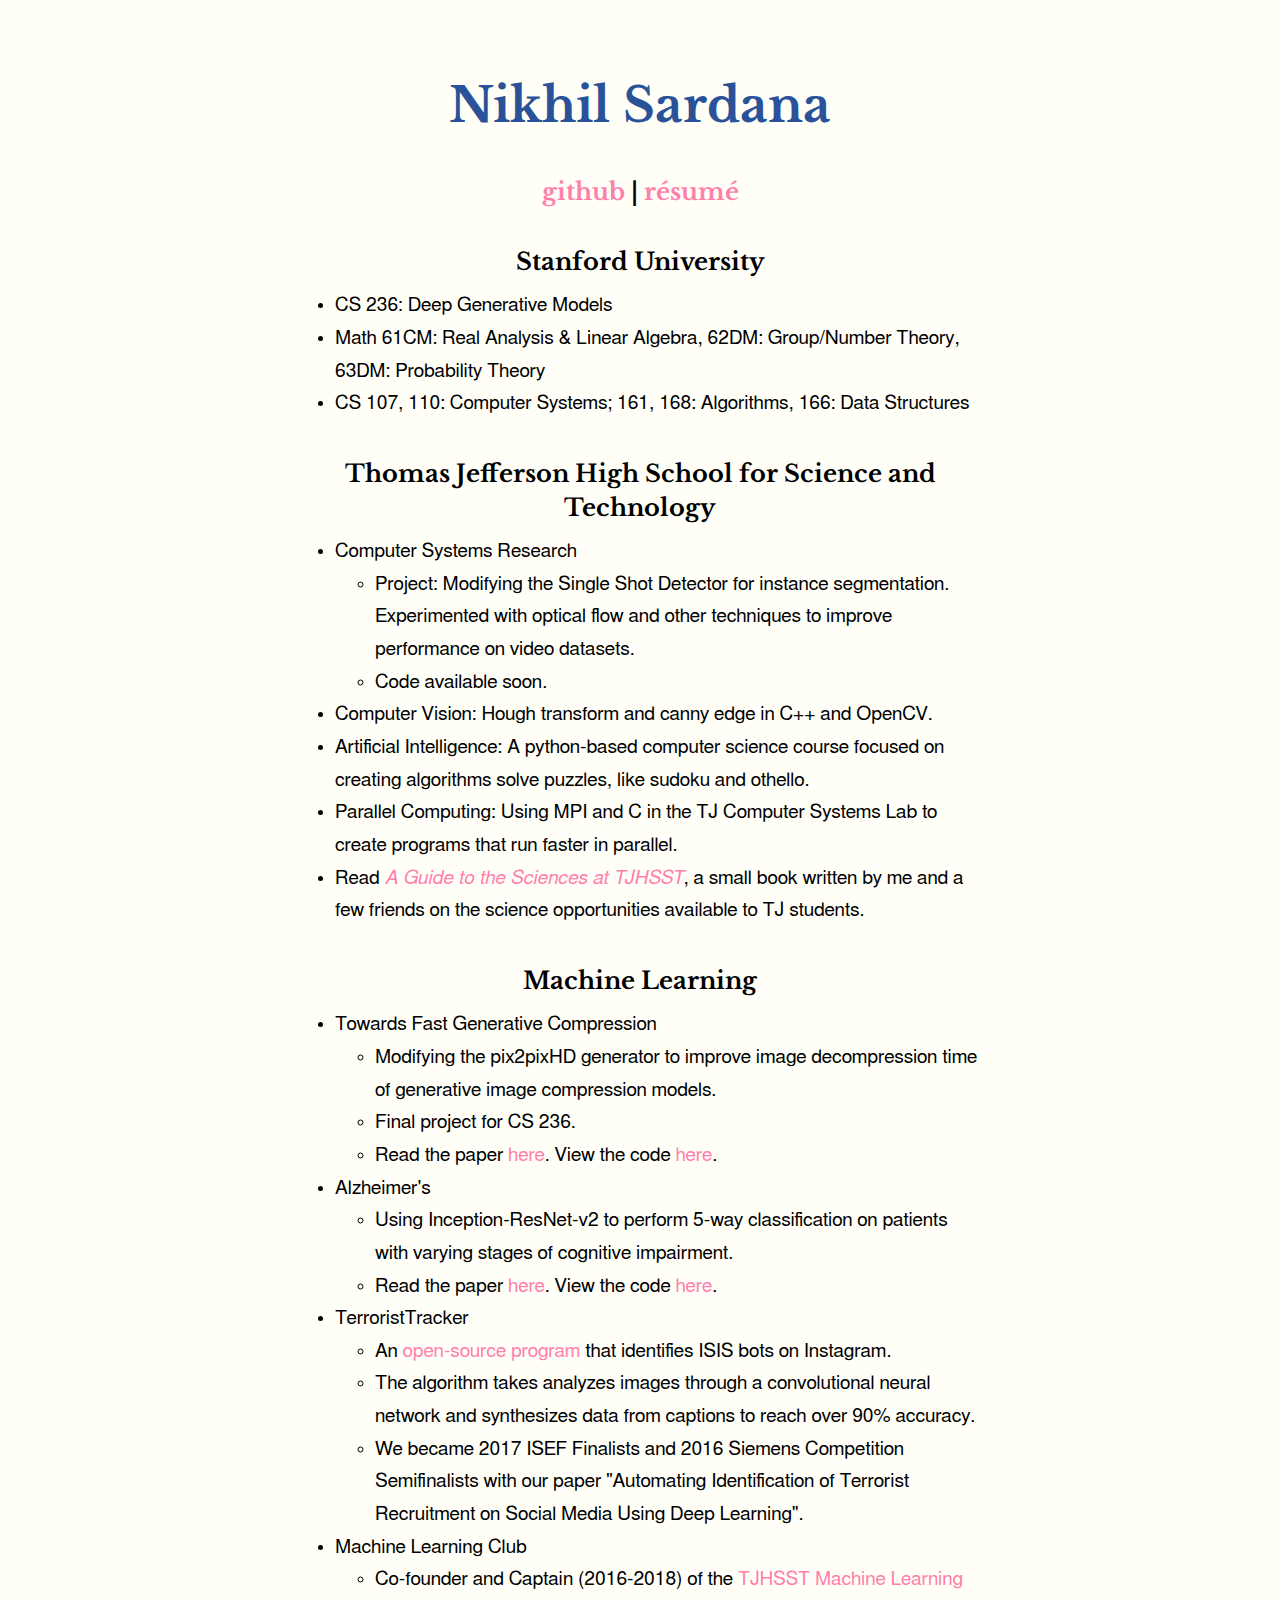
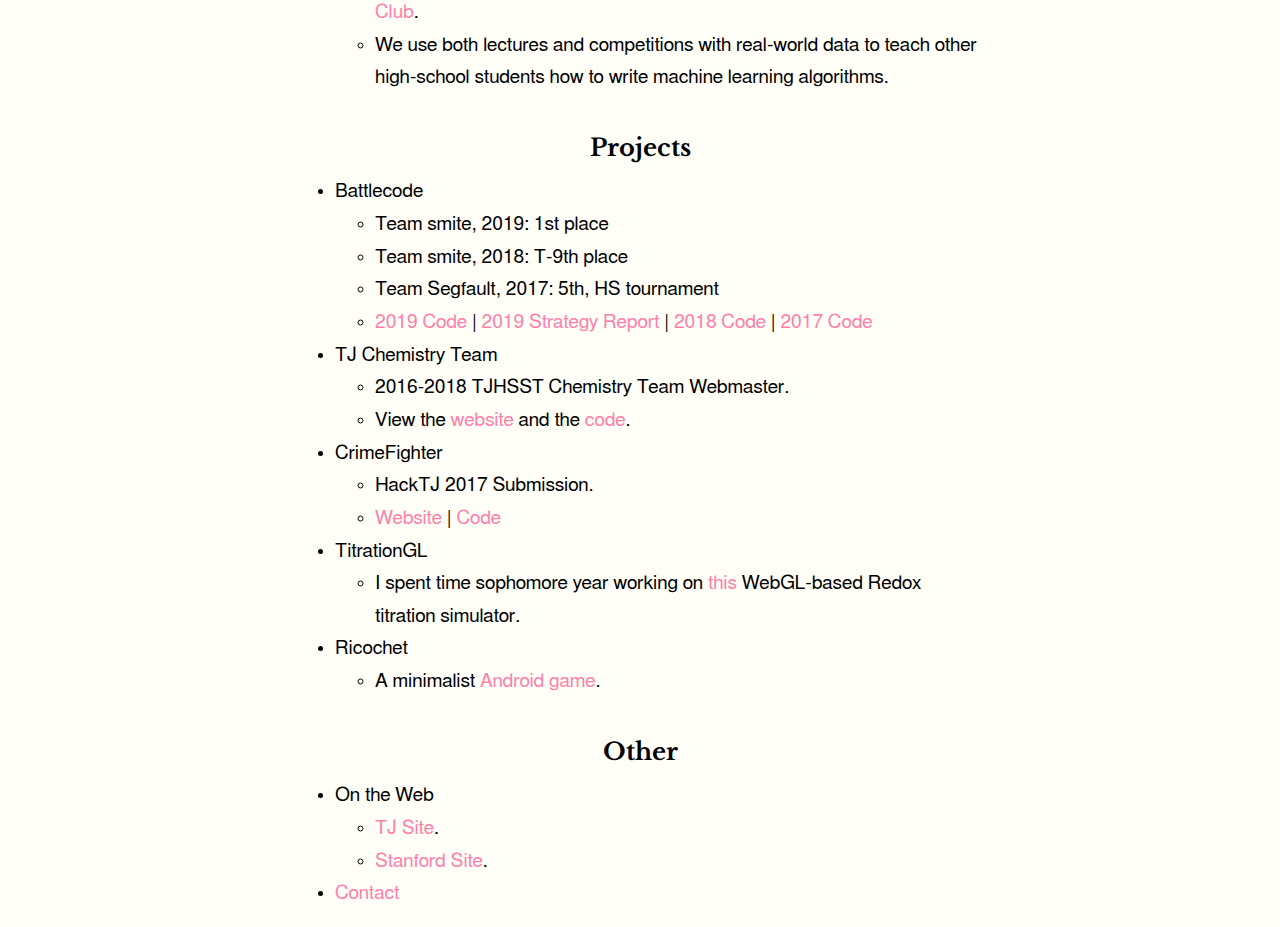
==== index.html @ 477c8295 "update fonts" ====
<!DOCTYPE html>
<html>
    <head>
        <meta charset="UTF-8">
        <title>Nikhil Sardana</title>
        <meta http-equiv="content-type" content="text/html; charset=utf-8" />
        <meta name="description" content="Nikhil Sardana's personal website" />
        <meta name="keywords" content="nikhil sardana" />
        <link href="https://fonts.googleapis.com/css?family=Arimo" rel="stylesheet">
        <link href="https://fonts.googleapis.com/css?family=Libre+Baskerville" rel="stylesheet">
        <link rel="stylesheet" href="css/style2.css" />
    </head>
    <body>
        <h1>Nikhil Sardana</h1>
        <h2><a href="https://github.com/nikhilsardana">github</a> | <a href="resume.pdf">r&eacute;sum&eacute;</a></h2>
        <h2>Stanford University</h2>
        <ul>
            <li>CS 236: Deep Generative Models</li>
            <li>Math 61CM: Real Analysis & Linear Algebra, 62DM: Group/Number Theory, 63DM: Probability Theory</li>
            <li>CS 107, 110: Computer Systems; 161, 168: Algorithms, 166: Data Structures</li>
        </ul>
        <h2>Thomas Jefferson High School for Science and Technology</h2>
        <ul>
            <li>Computer Systems Research</li>
            <ul>
                <li>Project: Modifying the Single Shot Detector for instance segmentation. Experimented with optical flow and other techniques to improve performance on video datasets.</li>
                <li>Code available soon.</li>

            </ul>
            <li>Computer Vision: Hough transform and canny edge in C++ and OpenCV.</li>
            <li>Artificial Intelligence: A python-based computer science course focused on creating algorithms solve puzzles, like sudoku and othello.</li>
            <li>Parallel Computing: Using MPI and C in the TJ Computer Systems Lab to create programs that run faster in parallel.</li>
            <li>Read <i><a href="guide.pdf">A Guide to the Sciences at TJHSST</a></i>, a small book written by me and a few friends on the science opportunities available to TJ students.</li>
        </ul>
        <h2>Machine Learning</h2>
        <ul>
            <li>Towards Fast Generative Compression</li>
            <ul>
                <li>Modifying the pix2pixHD generator to improve image decompression time of generative image compression models.</li>
                <li>Final project for CS 236.</li>
                <li>Read the paper <a href="gancompression.pdf">here</a>. View the code <a href="https://github.com/nikhilsardana/GANcompression">here</a>.</li>

            </ul>
            <li>Alzheimer's</li>
            <ul>
                <li>Using Inception-ResNet-v2 to perform 5-way classification on patients with varying stages of cognitive impairment.</li>
                <li>Read the paper <a href="sts.pdf">here</a>. View the code <a href="https://github.com/nikhilsardana/alzheimers">here</a>.</li>
            </ul>
            <li>TerroristTracker</li>
            <ul>
                <li>An <a href="http://github.com/mvpatel2000/TerroristTracker">open-source program</a> that identifies ISIS bots on Instagram.</li>
                <li>The algorithm takes analyzes images through a convolutional neural network and synthesizes data from captions to reach over 90% accuracy.</li>
                <li>We became 2017 ISEF Finalists and 2016 Siemens Competition Semifinalists with our paper "Automating Identification of Terrorist Recruitment on Social Media Using Deep Learning".</li>
            </ul>
            <li>Machine Learning Club</li>
            <ul>
                <li>Co-founder and Captain (2016-2018) of the <a href="http://tjmachinelearning.com">TJHSST Machine Learning Club</a>.</li>
                <li>We use both lectures and competitions with real-world data to teach other high-school students how to write machine learning algorithms.</li>
            </ul>
        </ul>
        <h2>Projects</h2>
        <ul>
            <li>Battlecode</li>
            <ul>
                <li>Team smite, 2019: 1st place</li>
                <li>Team smite, 2018: T-9th place</li>
                <li>Team Segfault, 2017: 5th, HS tournament</li>
                <li><a href="https://github.com/mvpatel2000/battlecode2019">2019 Code</a> | <a href="smite.pdf">2019 Strategy Report</a> | <a href="https://github.com/mvpatel2000/battlecode-2018-smite">2018 Code</a> | <a href="https://github.com/nthistle/battlecode-2017-segfault">2017 Code</a></li>
            </ul>
            <li>TJ Chemistry Team</li>
            <ul>
                <li>2016-2018 TJHSST Chemistry Team Webmaster.</li>
                <li>View the <a href="https://activities.tjhsst.edu/chemteam">website</a> and the <a href="https://github.com/nikhilsardana/chemteam">code</a>.</li>
            </ul>
            <li>CrimeFighter</li>
            <ul>
                <li>HackTJ 2017 Submission.</li>
                <li><a href="CrimeFighter/index.html">Website</a> | <a href="https://github.com/nthistle/crime-fight">Code</a></li>
            </ul>
            <li>TitrationGL</li>
            <ul>
                <li>I spent time sophomore year working on <a href="https://github.com/nikhilsardana/TitrationGL">this</a> WebGL-based Redox titration simulator.</li>
            </ul>
            <li>Ricochet</li>
            <ul>
                <li>A minimalist <a href="https://github.com/nikhilsardana/Ricochet">Android game</a>.</li>
            </ul>
        </ul>
        <h2>Other</h2>
            <ul>
                <li>On the Web</li>
                <ul>
                    <li><a href="https://tjhsst.edu/~2018nsardana">TJ Site</a>.</li>
                    <li><a href="https://web.stanford.edu/~nsardana">Stanford Site</a>.</li>
                </ul>
                <li><a href="mailto:nsardana@stanford.edu">Contact</li>
            </ul>
    </body>
</html>
---- css/style2.css ----
body {
    box-sizing: border-box;
    font-family: "Helvetica Neue", HelveticaNeue, "TeX Gyre Heros", TeXGyreHeros, FreeSans, "Nimbus Sans L", "Liberation Sans", Arimo, Helvetica, Arial, sans-serif;
    /* font-family: "et-book", Palatino, "Palatino Linotype", "Palatino LT STD", "Book Antiqua", Georgia, serif;
    -webkit-font-smoothing: antialiased;
    -moz-osx-font-smoothing: grayscale;
    text-rendering: optimizeLegibility;*/
    background: #fffff8;
    color: #000;
    margin: 1em 0 1em 0;
    line-height: 1.4;
}

a {
  color: #FF80AB;
  text-decoration: none;
}
a:hover {
    text-decoration: underline;
}
h1,h2,h3,h4,h5,h6 {
    font-family: 'Libre Baskerville', serif;
}
h1 {
    font-size: 3em;
    color: #2A5298;
    text-align: center;
    margin: auto;
    margin-top: 1.5em;
    max-width: 650px;

}
h2 {
    font-size: 1.5em;
    margin-top: 1.5em;
    max-width: 650px;
    text-align: center;
    margin: auto;
    margin-top: 1.5em;
    margin-bottom: 0.5em;
}
h3,h4,h5,h6 {
    margin: auto;
    text-align: center;
    max-width: 650px;
}
p, ol, ul, dl {
    font-size: 1em;
    margin-top: 1.3em;
    margin-bottom: 1.3em;
}
p {
    text-align: left;
    margin: auto auto;
    font-size: 1em;
    max-width: 650px;
}
ul {
    text-align: left;
    margin: auto auto;
    font-size: 1em;
    max-width: 650px;
}
li {
    text-align: left;
    margin: auto auto;
    font-size: 1.2em;
    line-height: 1.7em;
    max-width: 650px;
}
@media (max-width: 991px) {
    p,a,h1,h2,h3,h4,h5,h6,ul,dl,ol,li {
        max-width: 90%;
    }
}
.wrapper {
  padding: 6em 2em 4em;
}
.wrapper.style1 h1{
    font-size: 3em;
}
.wrapper.style2 {
        background-image: linear-gradient(to bottom, #1e3c72, #21417b, #244785, #274c8e, #2a5298);
        background-attachment: fixed;
        color: #fff;
}
.wrapper.style2 h1{
    color: #fff
}
.wrapper.style2 h2{
    color: #FF80AB;
}
.wrapper.style3 {
    background-color: #ffffff;
    color: #000000;
}
.wrapper.style3 h1 {
    color: #000000;
}
.wrapper.style3 h2 {
    color: #2A5298;
}
.wrapper.footer {
    padding: 2em 2em 2em;
    background: #000;
    color: #ffffff;
}
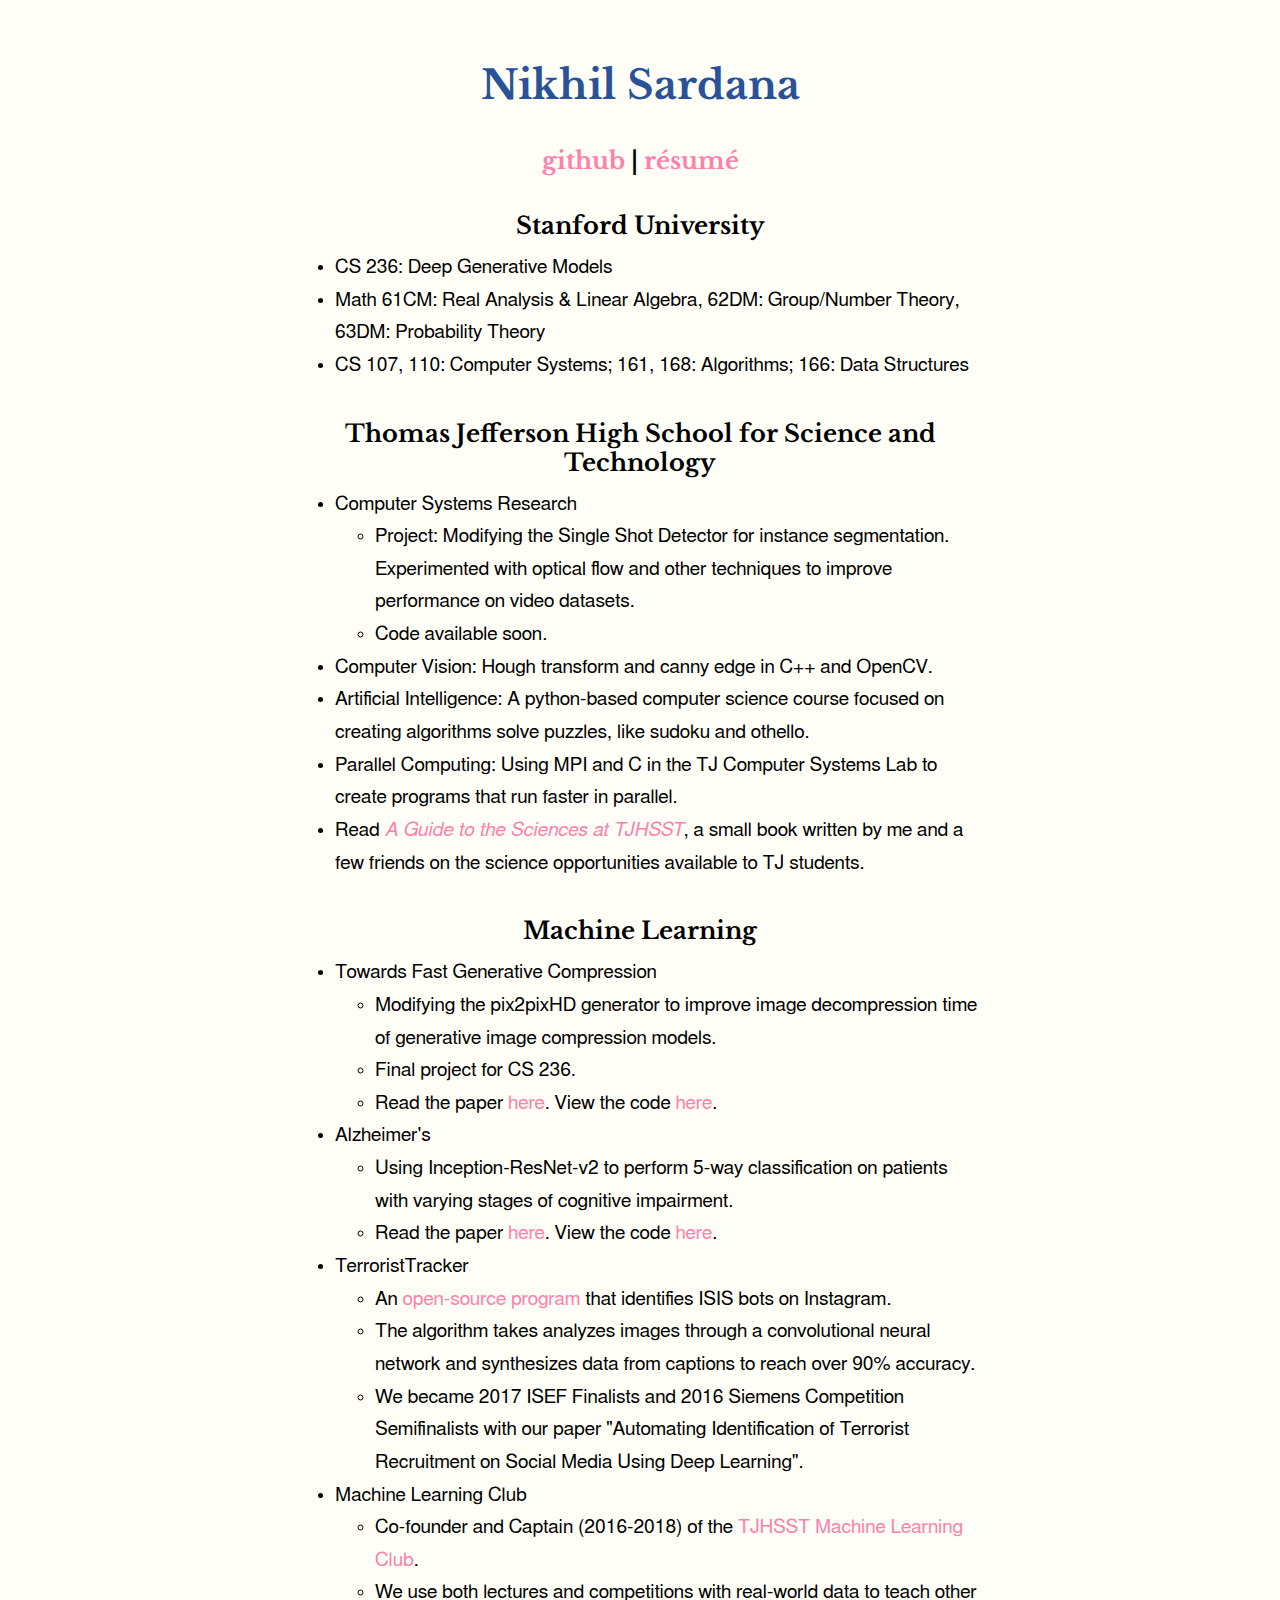
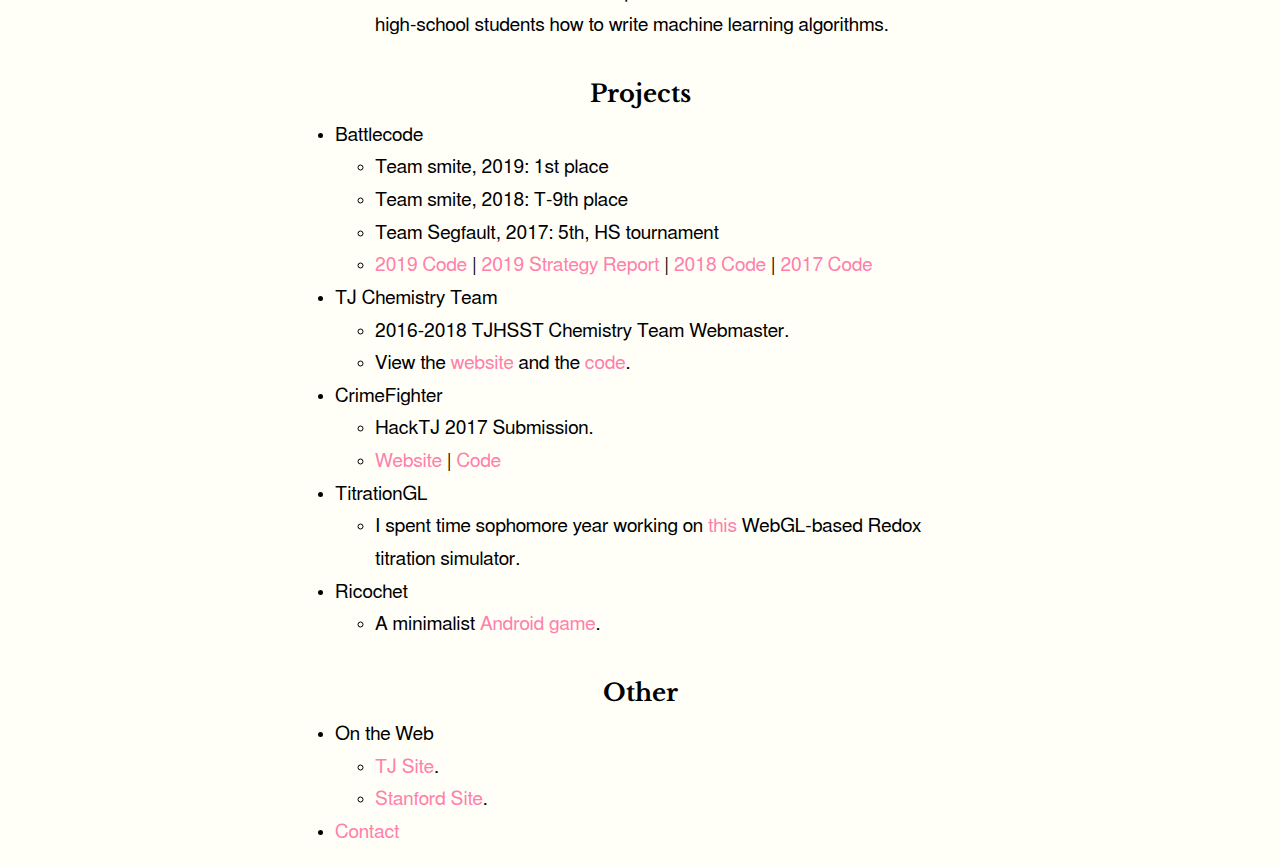
==== commit 562b58b3: "fix css" ====
--- a/index.html
+++ b/index.html
@@ -17,7 +17,7 @@
         <ul>
             <li>CS 236: Deep Generative Models</li>
             <li>Math 61CM: Real Analysis & Linear Algebra, 62DM: Group/Number Theory, 63DM: Probability Theory</li>
-            <li>CS 107, 110: Computer Systems; 161, 168: Algorithms, 166: Data Structures</li>
+            <li>CS 107, 110: Computer Systems; 161, 168: Algorithms; 166: Data Structures</li>
         </ul>
         <h2>Thomas Jefferson High School for Science and Technology</h2>
         <ul>
--- a/css/style2.css
+++ b/css/style2.css
@@ -1,14 +1,9 @@
 body {
     box-sizing: border-box;
     font-family: "Helvetica Neue", HelveticaNeue, "TeX Gyre Heros", TeXGyreHeros, FreeSans, "Nimbus Sans L", "Liberation Sans", Arimo, Helvetica, Arial, sans-serif;
-    /* font-family: "et-book", Palatino, "Palatino Linotype", "Palatino LT STD", "Book Antiqua", Georgia, serif;
-    -webkit-font-smoothing: antialiased;
-    -moz-osx-font-smoothing: grayscale;
-    text-rendering: optimizeLegibility;*/
     background: #fffff8;
     color: #000;
     margin: 1em 0 1em 0;
-    line-height: 1.4;
 }
 
 a {
@@ -22,7 +17,7 @@
     font-family: 'Libre Baskerville', serif;
 }
 h1 {
-    font-size: 3em;
+    font-size: 2.5em;
     color: #2A5298;
     text-align: center;
     margin: auto;
@@ -48,60 +43,22 @@
     font-size: 1em;
     margin-top: 1.3em;
     margin-bottom: 1.3em;
-}
-p {
+    margin: auto auto;
     text-align: left;
-    margin: auto auto;
-    font-size: 1em;
-    max-width: 650px;
-}
-ul {
-    text-align: left;
-    margin: auto auto;
-    font-size: 1em;
     max-width: 650px;
 }
 li {
-    text-align: left;
-    margin: auto auto;
     font-size: 1.2em;
     line-height: 1.7em;
-    max-width: 650px;
 }
 @media (max-width: 991px) {
     p,a,h1,h2,h3,h4,h5,h6,ul,dl,ol,li {
         max-width: 90%;
     }
+    h1 {
+        font-size: 3em;
+    }
+    li {
+        line-height: 1.7em;
+    }
 }
-.wrapper {
-  padding: 6em 2em 4em;
-}
-.wrapper.style1 h1{
-    font-size: 3em;
-}
-.wrapper.style2 {
-        background-image: linear-gradient(to bottom, #1e3c72, #21417b, #244785, #274c8e, #2a5298);
-        background-attachment: fixed;
-        color: #fff;
-}
-.wrapper.style2 h1{
-    color: #fff
-}
-.wrapper.style2 h2{
-    color: #FF80AB;
-}
-.wrapper.style3 {
-    background-color: #ffffff;
-    color: #000000;
-}
-.wrapper.style3 h1 {
-    color: #000000;
-}
-.wrapper.style3 h2 {
-    color: #2A5298;
-}
-.wrapper.footer {
-    padding: 2em 2em 2em;
-    background: #000;
-    color: #ffffff;
-}
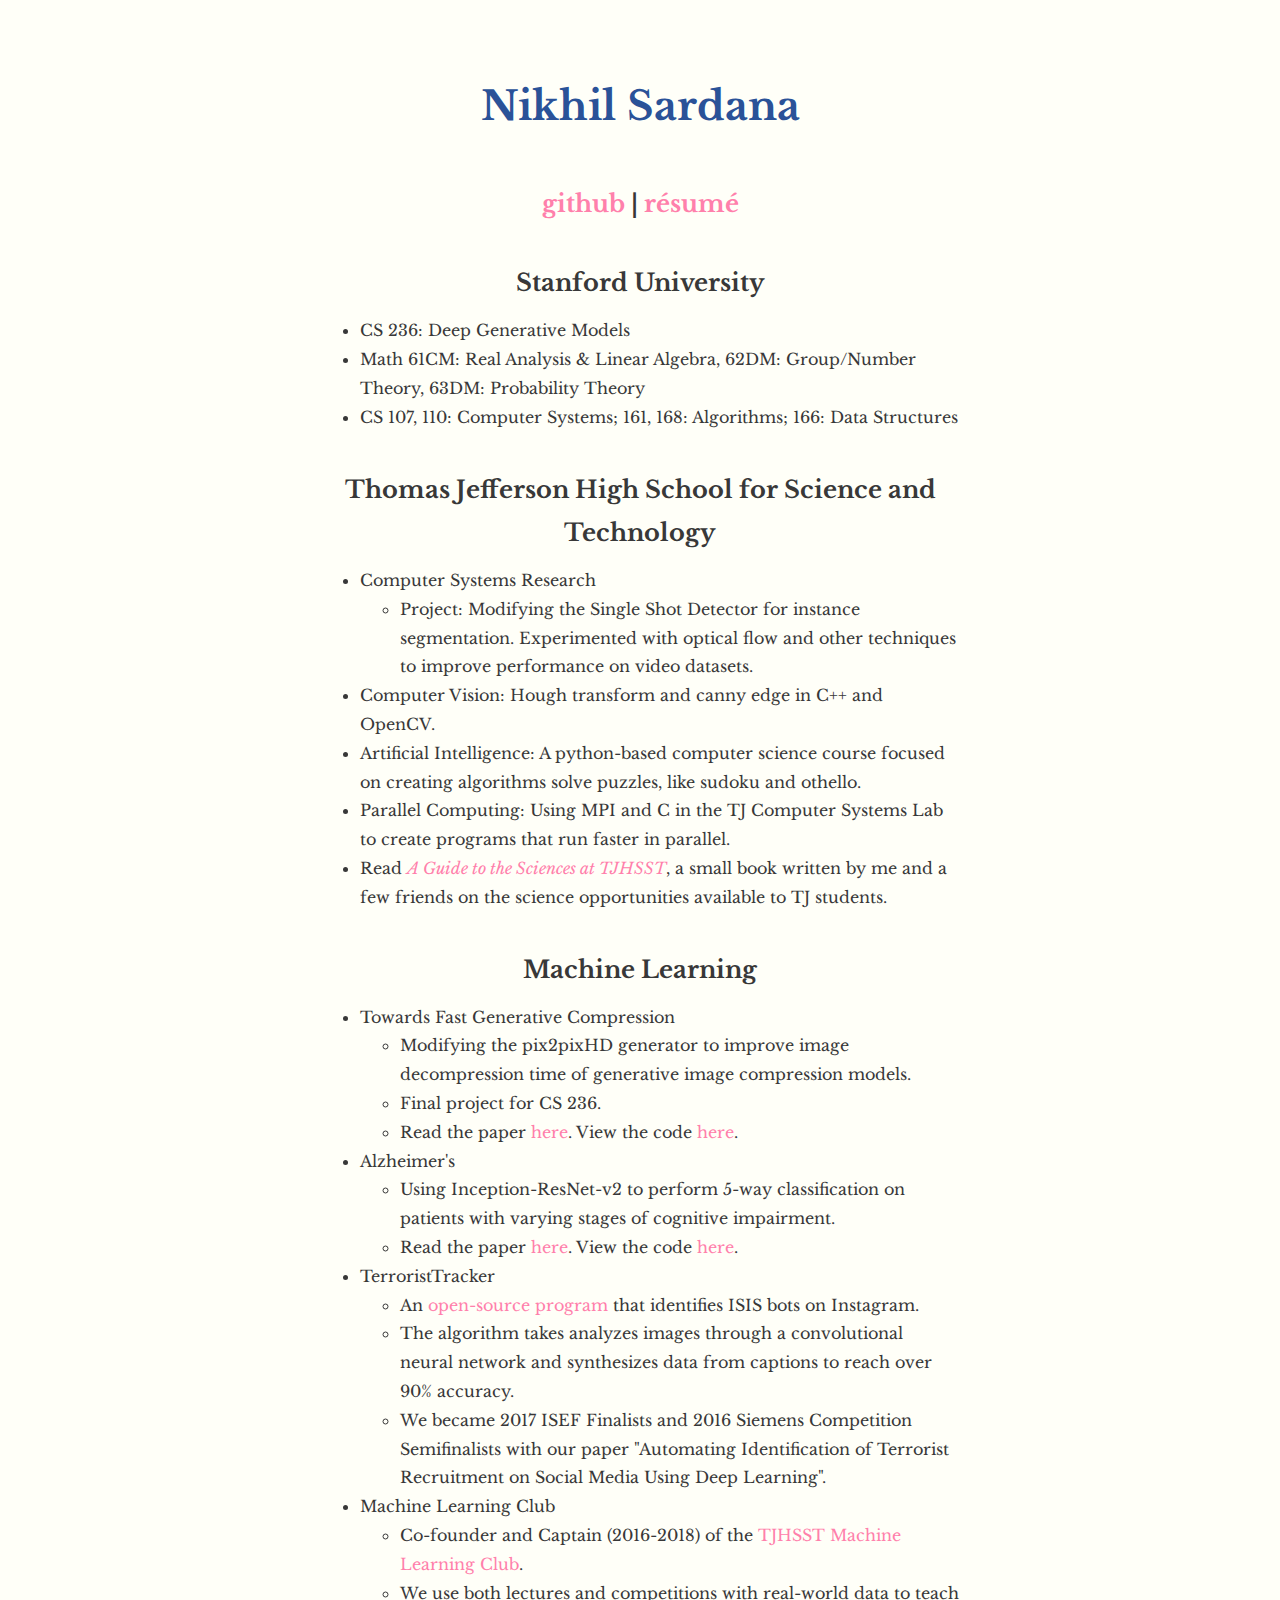
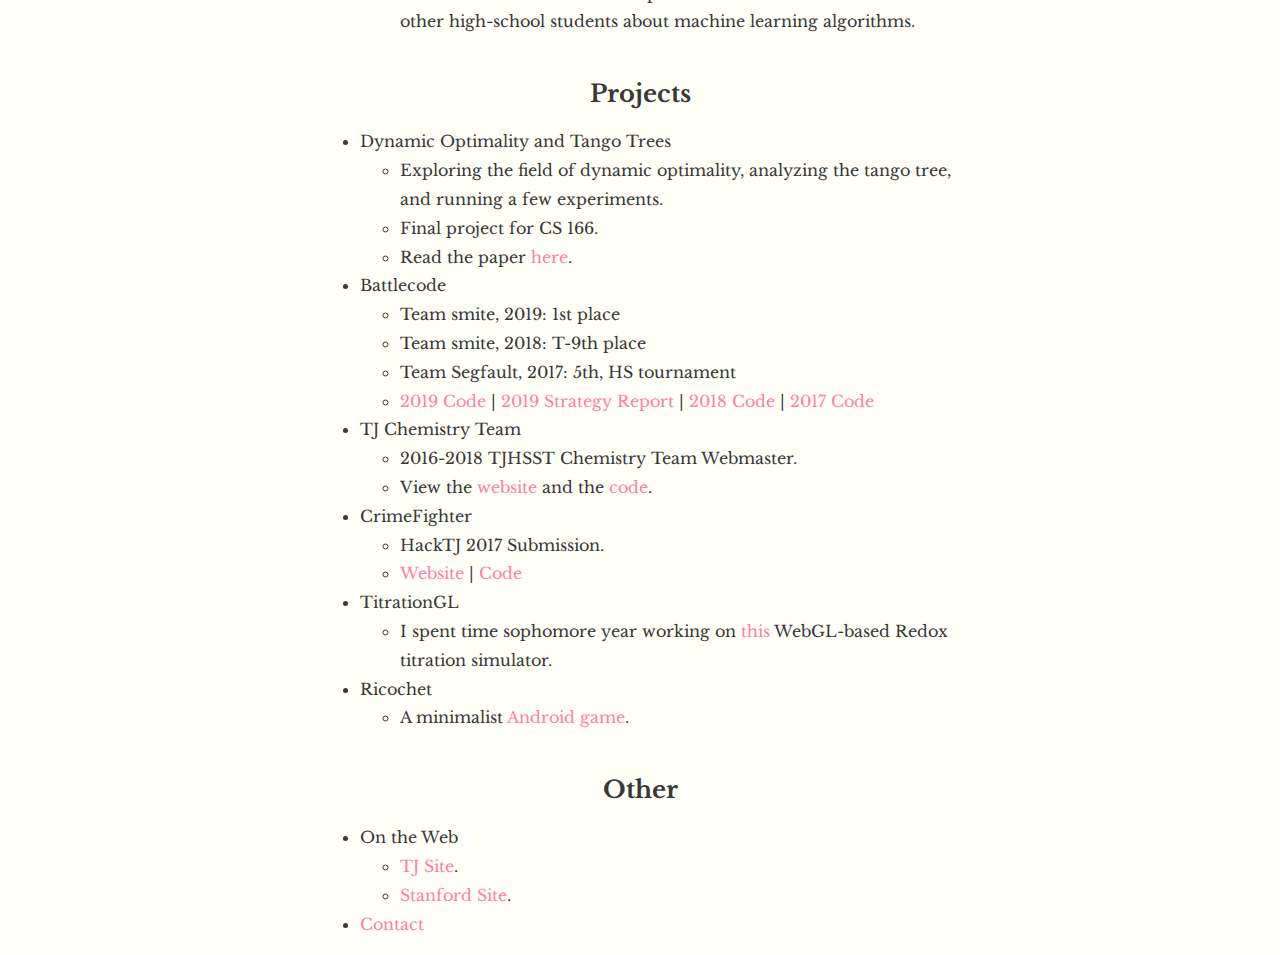
==== commit 8bdb2d9a: "update projects" ====
--- a/index.html
+++ b/index.html
@@ -24,8 +24,6 @@
             <li>Computer Systems Research</li>
             <ul>
                 <li>Project: Modifying the Single Shot Detector for instance segmentation. Experimented with optical flow and other techniques to improve performance on video datasets.</li>
-                <li>Code available soon.</li>
-
             </ul>
             <li>Computer Vision: Hough transform and canny edge in C++ and OpenCV.</li>
             <li>Artificial Intelligence: A python-based computer science course focused on creating algorithms solve puzzles, like sudoku and othello.</li>
@@ -55,11 +53,17 @@
             <li>Machine Learning Club</li>
             <ul>
                 <li>Co-founder and Captain (2016-2018) of the <a href="http://tjmachinelearning.com">TJHSST Machine Learning Club</a>.</li>
-                <li>We use both lectures and competitions with real-world data to teach other high-school students how to write machine learning algorithms.</li>
+                <li>We use both lectures and competitions with real-world data to teach other high-school students about machine learning algorithms.</li>
             </ul>
         </ul>
         <h2>Projects</h2>
         <ul>
+            <li>Dynamic Optimality and Tango Trees</li>
+            <ul>
+                <li>Exploring the field of dynamic optimality, analyzing the tango tree, and running a few experiments.</li>
+                <li>Final project for CS 166.</li>
+                <li>Read the paper <a href="tango.pdf">here</a>.
+            </ul>
             <li>Battlecode</li>
             <ul>
                 <li>Team smite, 2019: 1st place</li>
--- a/css/style2.css
+++ b/css/style2.css
@@ -1,9 +1,16 @@
 body {
     box-sizing: border-box;
+    /*
     font-family: "Helvetica Neue", HelveticaNeue, "TeX Gyre Heros", TeXGyreHeros, FreeSans, "Nimbus Sans L", "Liberation Sans", Arimo, Helvetica, Arial, sans-serif;
+    */
+    font-family: "Libre Baskerville", Georgia, Times, "Times New Roman", serif;
     background: #fffff8;
-    color: #000;
+    color: #383838;
     margin: 1em 0 1em 0;
+    line-height: 1.8 !important;
+    font-size: 100%;
+    display: block;
+    vertical-align: baseline;
 }
 
 a {
@@ -14,21 +21,22 @@
     text-decoration: underline;
 }
 h1,h2,h3,h4,h5,h6 {
-    font-family: 'Libre Baskerville', serif;
+    font-family: "Libre Baskerville", Georgia, Times, "Times New Roman", serif;
 }
 h1 {
     font-size: 2.5em;
     color: #2A5298;
     text-align: center;
     margin: auto;
-    margin-top: 1.5em;
-    max-width: 650px;
+    margin-top: 1.75em;
+    margin-bottom: 1em;
+    max-width: 600px;
 
 }
 h2 {
     font-size: 1.5em;
     margin-top: 1.5em;
-    max-width: 650px;
+    max-width: 600px;
     text-align: center;
     margin: auto;
     margin-top: 1.5em;
@@ -37,7 +45,7 @@
 h3,h4,h5,h6 {
     margin: auto;
     text-align: center;
-    max-width: 650px;
+    max-width: 600px;
 }
 p, ol, ul, dl {
     font-size: 1em;
@@ -45,20 +53,15 @@
     margin-bottom: 1.3em;
     margin: auto auto;
     text-align: left;
-    max-width: 650px;
+    max-width: 600px;
 }
 li {
-    font-size: 1.2em;
-    line-height: 1.7em;
 }
 @media (max-width: 991px) {
+    h1 {
+        font-size: 48px;
+    }
     p,a,h1,h2,h3,h4,h5,h6,ul,dl,ol,li {
         max-width: 90%;
     }
-    h1 {
-        font-size: 3em;
-    }
-    li {
-        line-height: 1.7em;
-    }
 }
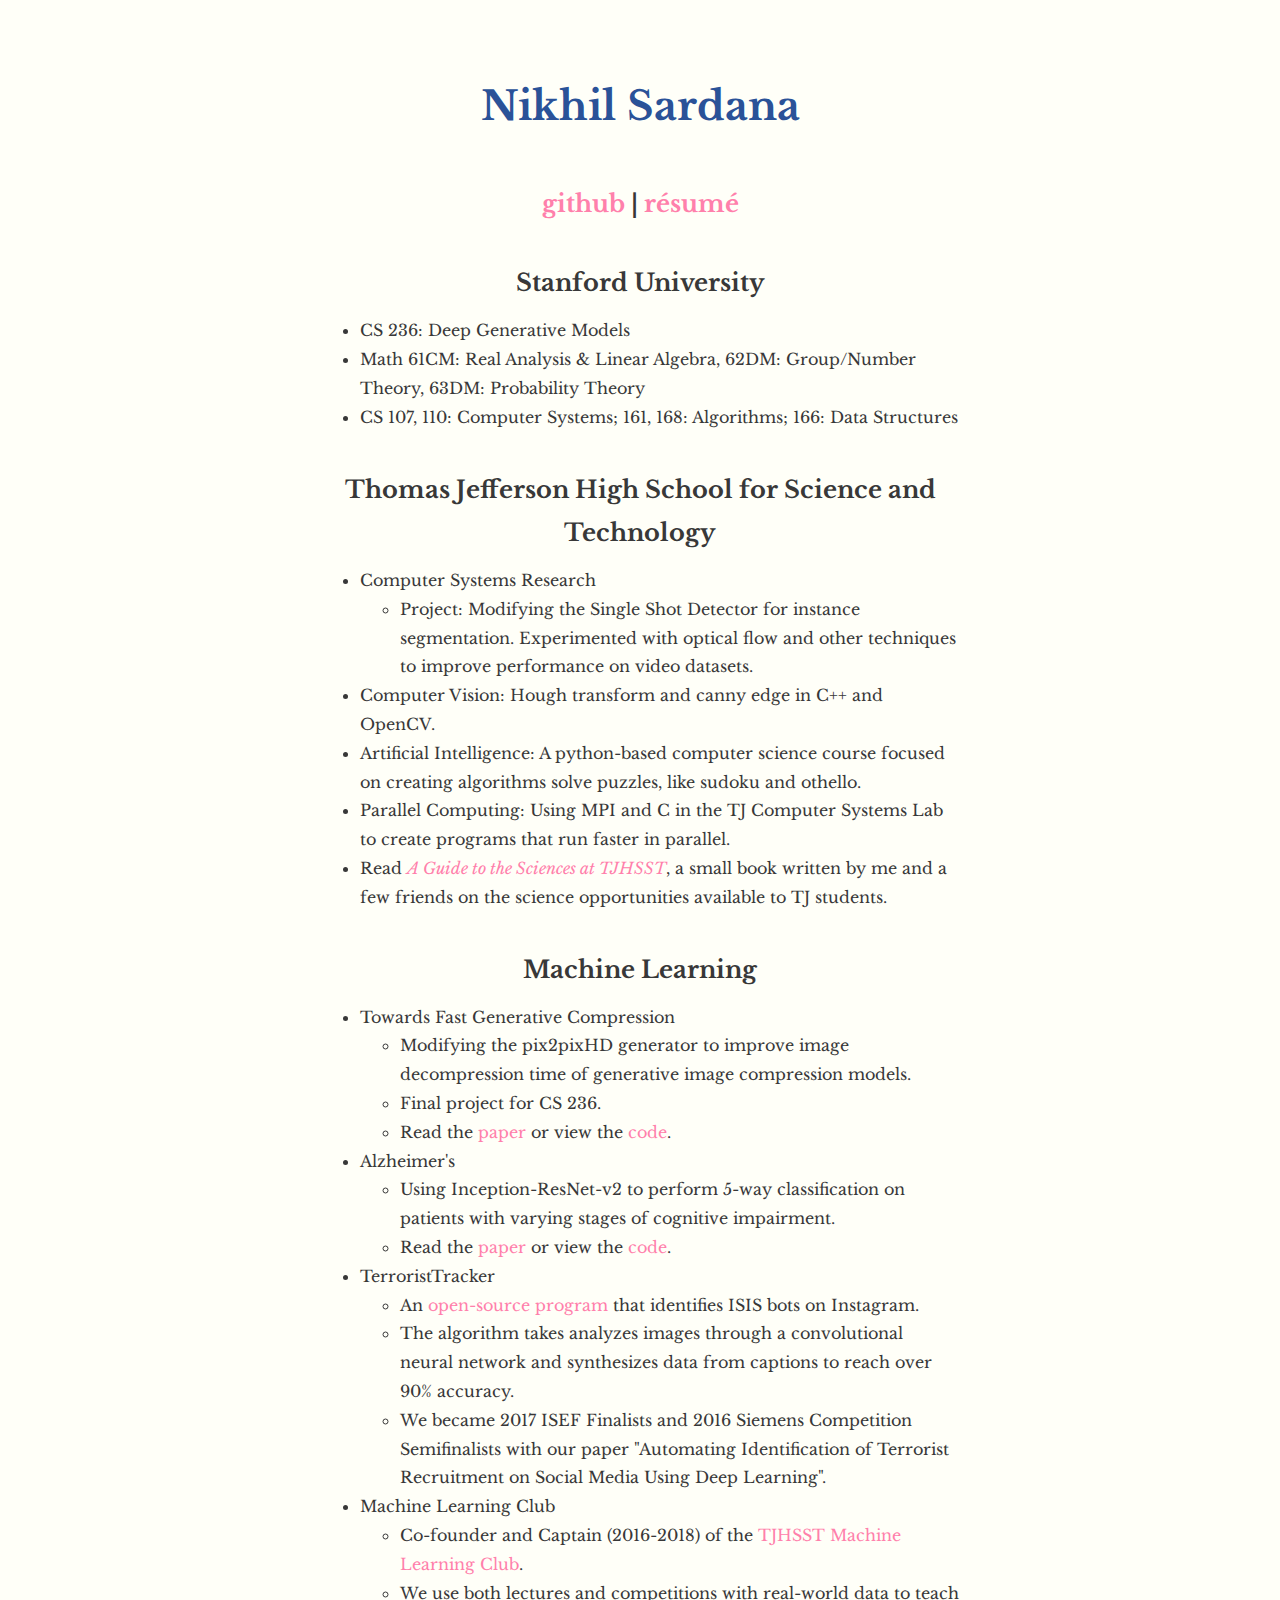
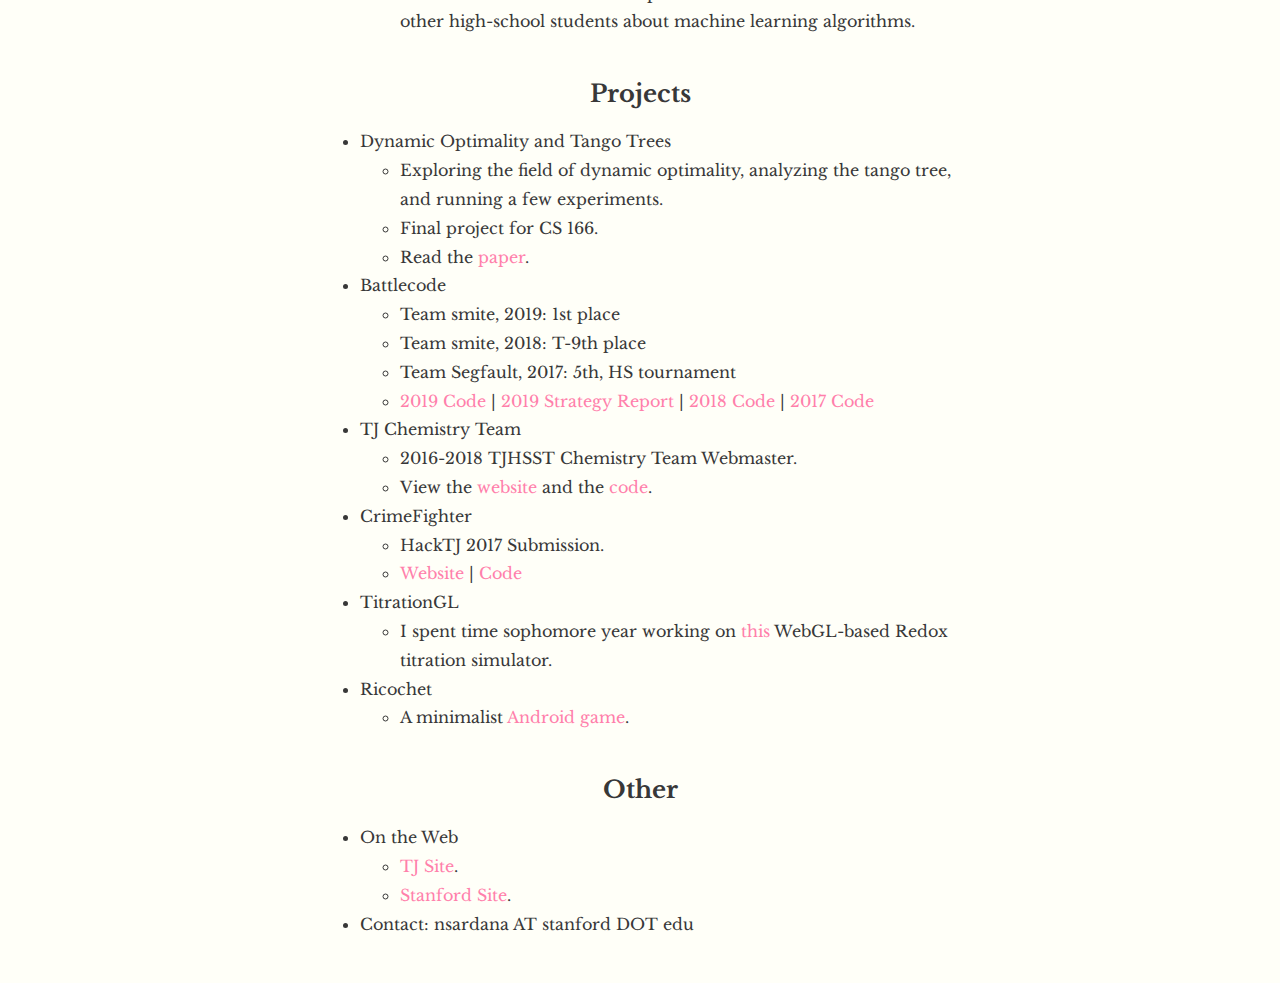
==== commit 23337501: "small changes" ====
--- a/index.html
+++ b/index.html
@@ -1,12 +1,13 @@
 <!DOCTYPE html>
-<html>
+<html lang="en-US">
     <head>
         <meta charset="UTF-8">
         <title>Nikhil Sardana</title>
         <meta http-equiv="content-type" content="text/html; charset=utf-8" />
-        <meta name="description" content="Nikhil Sardana's personal website" />
-        <meta name="keywords" content="nikhil sardana" />
-        <link href="https://fonts.googleapis.com/css?family=Arimo" rel="stylesheet">
+        <meta name="description" content="Nikhil Sardana's personal website"/>
+        <meta name="keywords" content="nikhil sardana, nikhil, sardana" />
+        <meta name="viewport" content="width=device-width, initial-scale=1">
+        <meta name="theme-color" content="#fffff8"/>
         <link href="https://fonts.googleapis.com/css?family=Libre+Baskerville" rel="stylesheet">
         <link rel="stylesheet" href="css/style2.css" />
     </head>
@@ -36,13 +37,13 @@
             <ul>
                 <li>Modifying the pix2pixHD generator to improve image decompression time of generative image compression models.</li>
                 <li>Final project for CS 236.</li>
-                <li>Read the paper <a href="gancompression.pdf">here</a>. View the code <a href="https://github.com/nikhilsardana/GANcompression">here</a>.</li>
+                <li>Read the <a href="gancompression.pdf">paper</a> or view the <a href="https://github.com/nikhilsardana/GANcompression">code</a>.</li>
 
             </ul>
             <li>Alzheimer's</li>
             <ul>
                 <li>Using Inception-ResNet-v2 to perform 5-way classification on patients with varying stages of cognitive impairment.</li>
-                <li>Read the paper <a href="sts.pdf">here</a>. View the code <a href="https://github.com/nikhilsardana/alzheimers">here</a>.</li>
+                <li>Read the <a href="sts.pdf">paper</a> or view the <a href="https://github.com/nikhilsardana/alzheimers">code</a>.</li>
             </ul>
             <li>TerroristTracker</li>
             <ul>
@@ -62,7 +63,7 @@
             <ul>
                 <li>Exploring the field of dynamic optimality, analyzing the tango tree, and running a few experiments.</li>
                 <li>Final project for CS 166.</li>
-                <li>Read the paper <a href="tango.pdf">here</a>.
+                <li>Read the <a href="tango.pdf">paper</a>.
             </ul>
             <li>Battlecode</li>
             <ul>
@@ -97,7 +98,8 @@
                     <li><a href="https://tjhsst.edu/~2018nsardana">TJ Site</a>.</li>
                     <li><a href="https://web.stanford.edu/~nsardana">Stanford Site</a>.</li>
                 </ul>
-                <li><a href="mailto:nsardana@stanford.edu">Contact</li>
+                <li>Contact: nsardana AT stanford DOT edu</li>
             </ul>
+        <br>
     </body>
 </html>
--- a/css/style2.css
+++ b/css/style2.css
@@ -1,8 +1,5 @@
 body {
     box-sizing: border-box;
-    /*
-    font-family: "Helvetica Neue", HelveticaNeue, "TeX Gyre Heros", TeXGyreHeros, FreeSans, "Nimbus Sans L", "Liberation Sans", Arimo, Helvetica, Arial, sans-serif;
-    */
     font-family: "Libre Baskerville", Georgia, Times, "Times New Roman", serif;
     background: #fffff8;
     color: #383838;
@@ -55,8 +52,7 @@
     text-align: left;
     max-width: 600px;
 }
-li {
-}
+
 @media (max-width: 991px) {
     h1 {
         font-size: 48px;
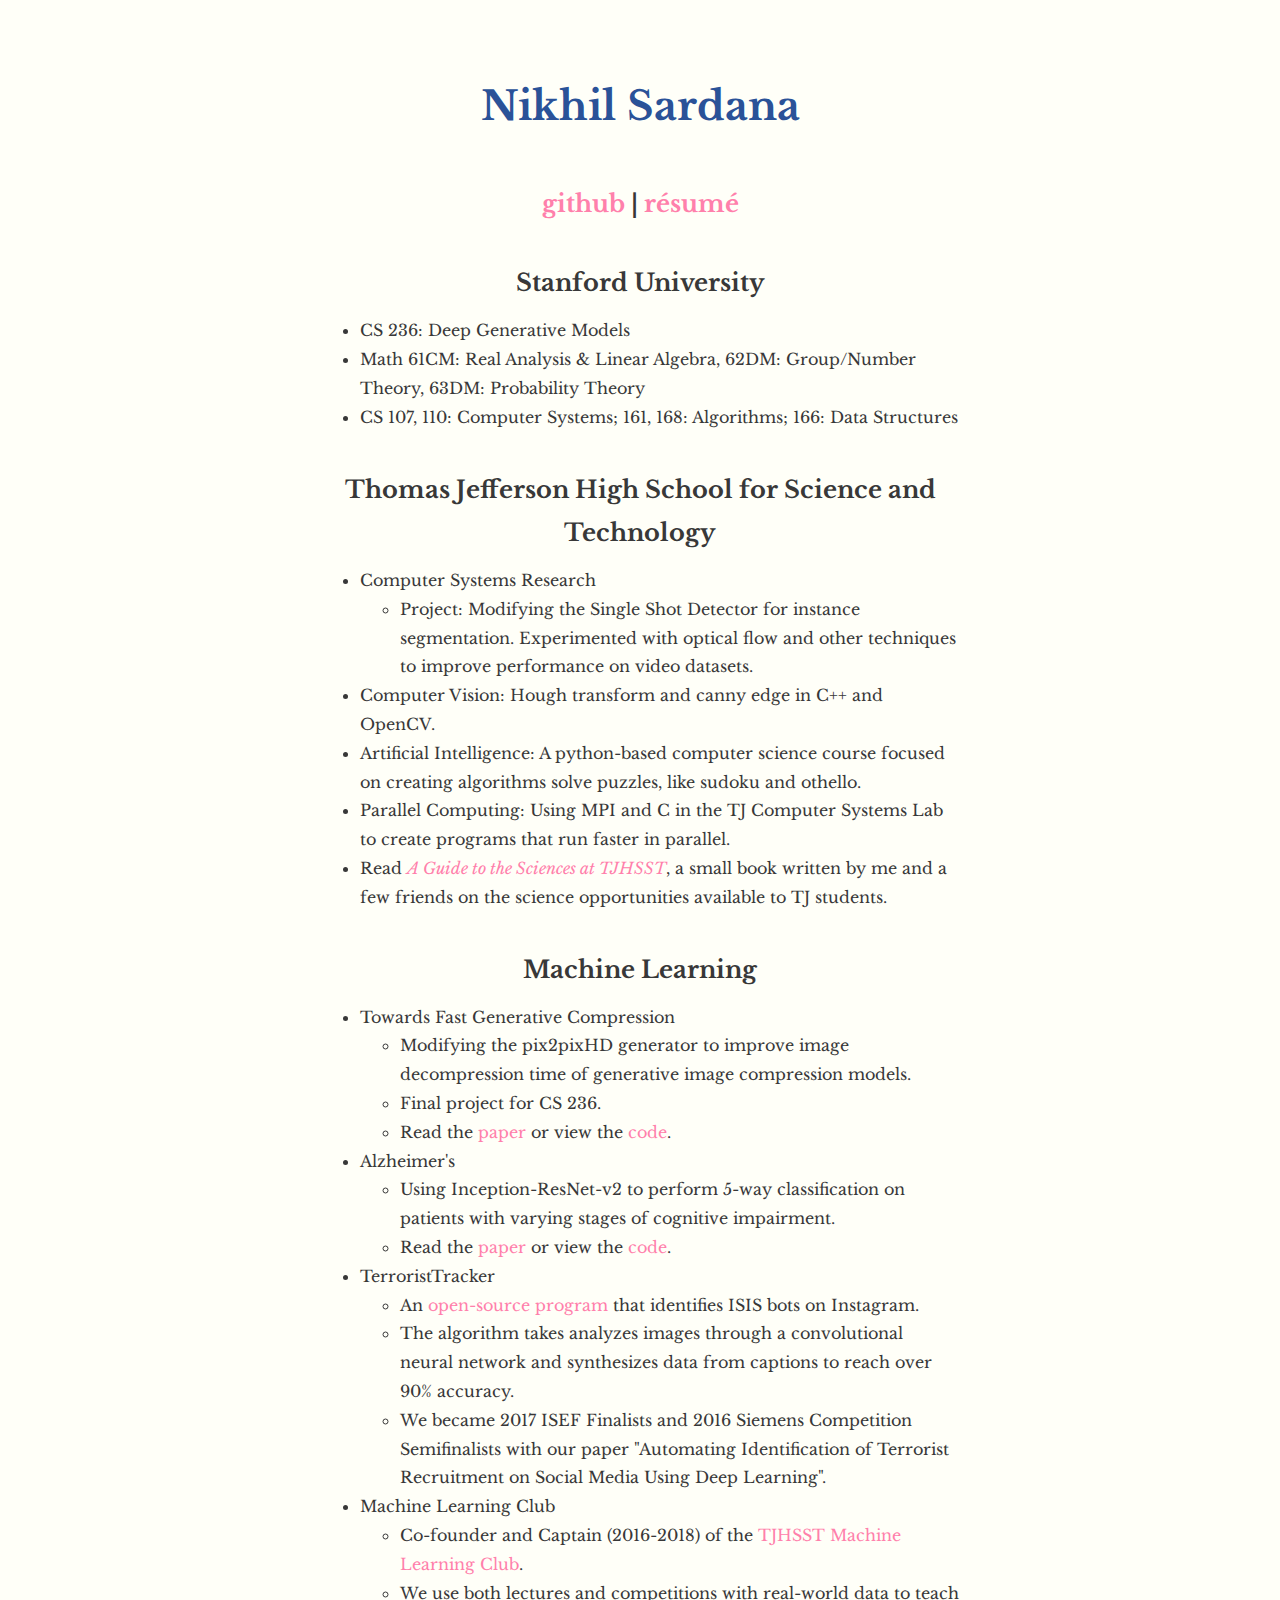
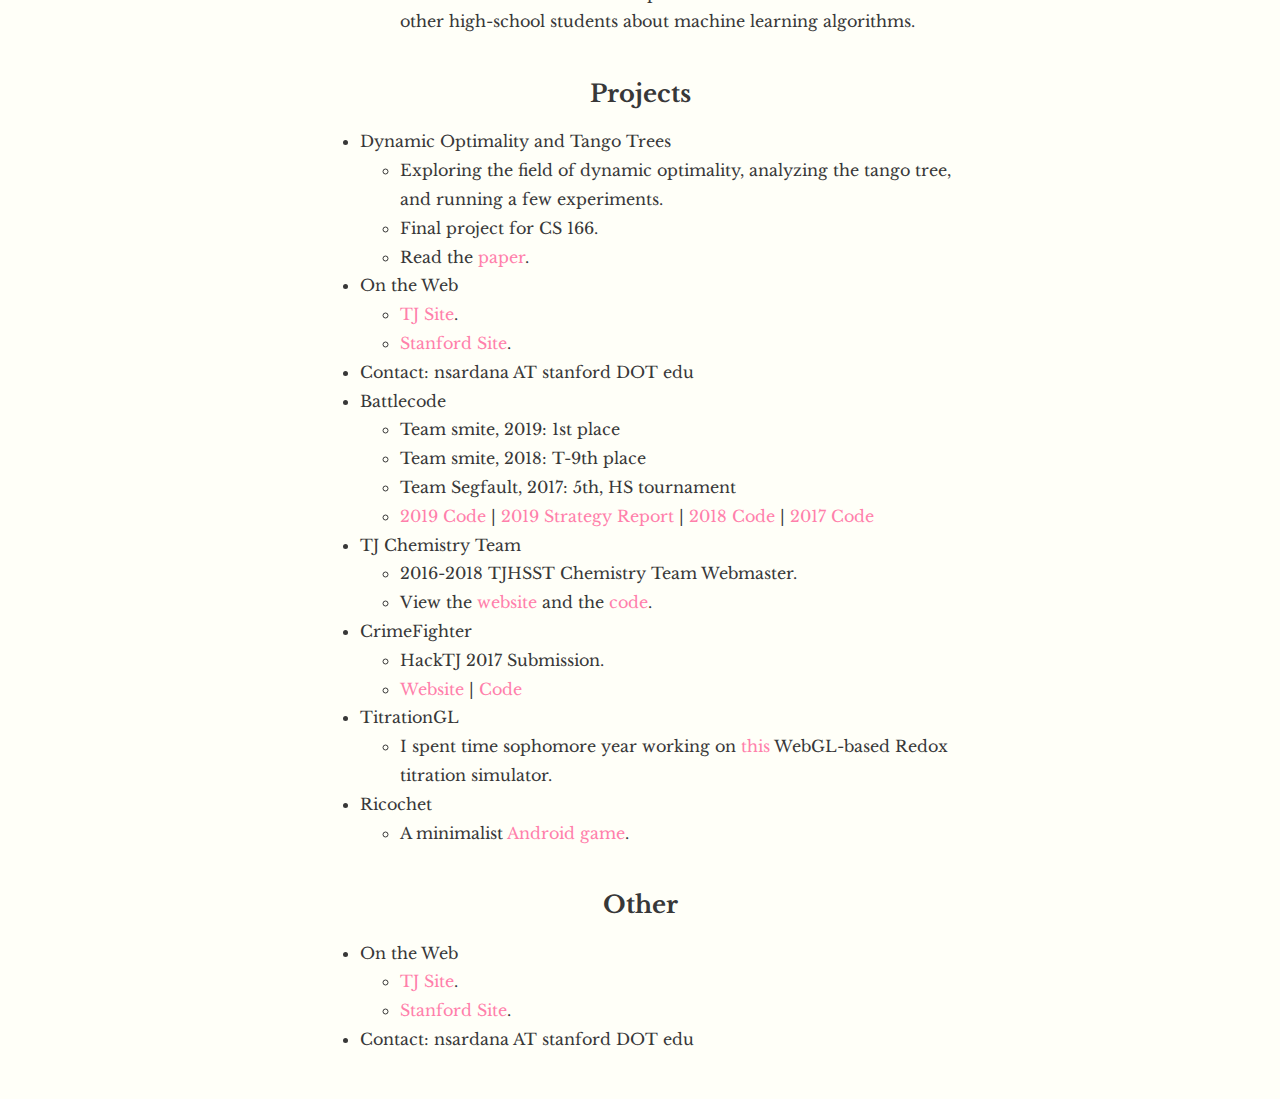
==== commit 53a0f92f: "Update index.html" ====
--- a/index.html
+++ b/index.html
@@ -8,8 +8,8 @@
         <meta name="keywords" content="nikhil sardana, nikhil, sardana" />
         <meta name="viewport" content="width=device-width, initial-scale=1">
         <meta name="theme-color" content="#fffff8"/>
+        <link rel="stylesheet" href="css/style.css"/>
         <link href="https://fonts.googleapis.com/css?family=Libre+Baskerville" rel="stylesheet">
-        <link rel="stylesheet" href="css/style2.css" />
     </head>
     <body>
         <h1>Nikhil Sardana</h1>
@@ -65,6 +65,12 @@
                 <li>Final project for CS 166.</li>
                 <li>Read the <a href="tango.pdf">paper</a>.
             </ul>
+            <li>On the Web</li>
+                <ul>
+                    <li><a href="https://tjhsst.edu/~2018nsardana">TJ Site</a>.</li>
+                    <li><a href="https://web.stanford.edu/~nsardana">Stanford Site</a>.</li>
+                </ul>
+                <li>Contact: nsardana AT stanford DOT edu</li>
             <li>Battlecode</li>
             <ul>
                 <li>Team smite, 2019: 1st place</li>
--- a/css/style.css
+++ b/css/style.css
@@ -0,0 +1,63 @@
+body {
+    box-sizing: border-box;
+    font-family: "Libre Baskerville", Georgia, Times, "Times New Roman", serif;
+    background: #fffff8;
+    color: #383838;
+    margin: 1em 0 1em 0;
+    line-height: 1.8 !important;
+    font-size: 100%;
+    display: block;
+    vertical-align: baseline;
+}
+a {
+  color: #FF80AB;
+  text-decoration: none;
+}
+a:hover {
+    text-decoration: underline;
+}
+h1 {
+    font-size: 2.5em;
+    color: #2A5298;
+    text-align: center;
+    margin: auto;
+    margin-top: 1.75em;
+    margin-bottom: 1em;
+    max-width: 600px;
+
+}
+h2 {
+    font-size: 1.5em;
+    margin-top: 1.5em;
+    max-width: 600px;
+    text-align: center;
+    margin: auto;
+    margin-top: 1.5em;
+    margin-bottom: 0.5em;
+}
+h3,h4,h5,h6 {
+    margin: auto;
+    text-align: center;
+    max-width: 600px;
+}
+p, ol, ul, dl {
+    font-size: 1em;
+    margin-top: 1.3em;
+    margin-bottom: 1.3em;
+    margin: auto auto;
+    text-align: left;
+    max-width: 600px;
+}
+
+@-ms-viewport {
+  width: device-width;
+}
+
+@media (max-width: 991px) {
+    p,a,h1,h2,h3,h4,h5,h6,ul,dl,ol,li {
+        max-width: 90%;
+    }
+    ul {
+        padding-inline-start: 20px;
+    }
+}
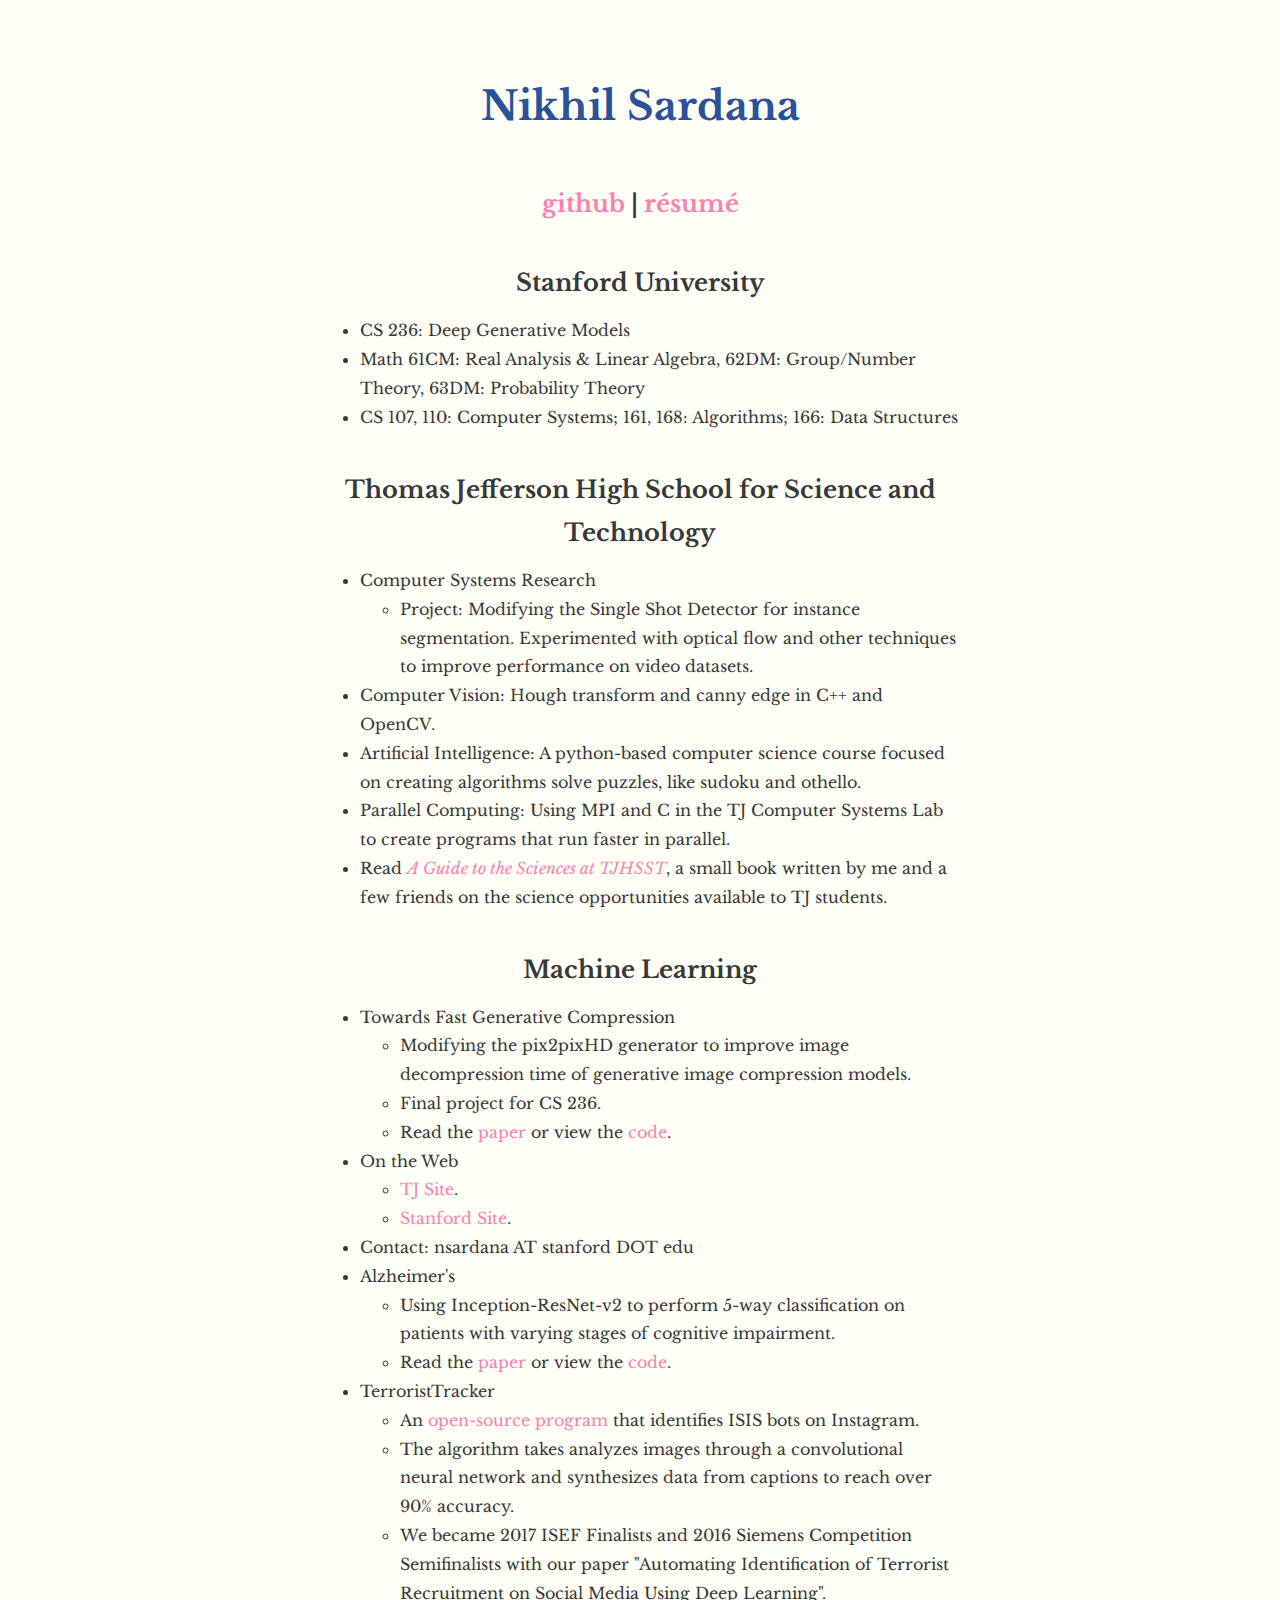
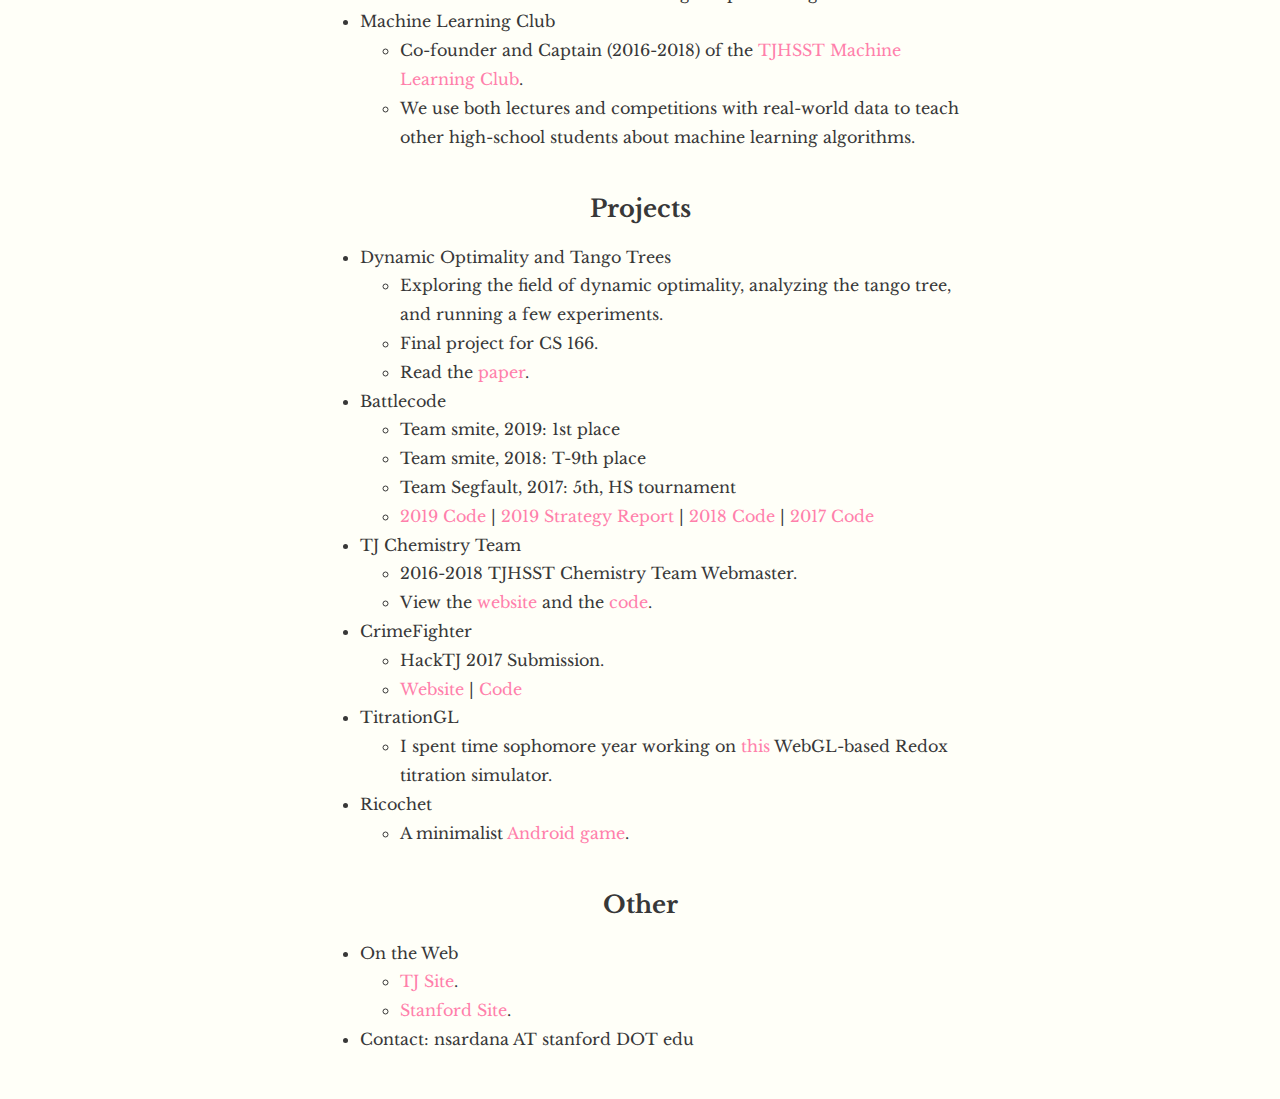
==== commit e1782e5c: "Update index.html" ====
--- a/index.html
+++ b/index.html
@@ -40,6 +40,12 @@
                 <li>Read the <a href="gancompression.pdf">paper</a> or view the <a href="https://github.com/nikhilsardana/GANcompression">code</a>.</li>
 
             </ul>
+            <li>On the Web</li>
+                <ul>
+                    <li><a href="https://tjhsst.edu/~2018nsardana">TJ Site</a>.</li>
+                    <li><a href="https://web.stanford.edu/~nsardana">Stanford Site</a>.</li>
+                </ul>
+                <li>Contact: nsardana AT stanford DOT edu</li>
             <li>Alzheimer's</li>
             <ul>
                 <li>Using Inception-ResNet-v2 to perform 5-way classification on patients with varying stages of cognitive impairment.</li>
@@ -65,12 +71,6 @@
                 <li>Final project for CS 166.</li>
                 <li>Read the <a href="tango.pdf">paper</a>.
             </ul>
-            <li>On the Web</li>
-                <ul>
-                    <li><a href="https://tjhsst.edu/~2018nsardana">TJ Site</a>.</li>
-                    <li><a href="https://web.stanford.edu/~nsardana">Stanford Site</a>.</li>
-                </ul>
-                <li>Contact: nsardana AT stanford DOT edu</li>
             <li>Battlecode</li>
             <ul>
                 <li>Team smite, 2019: 1st place</li>
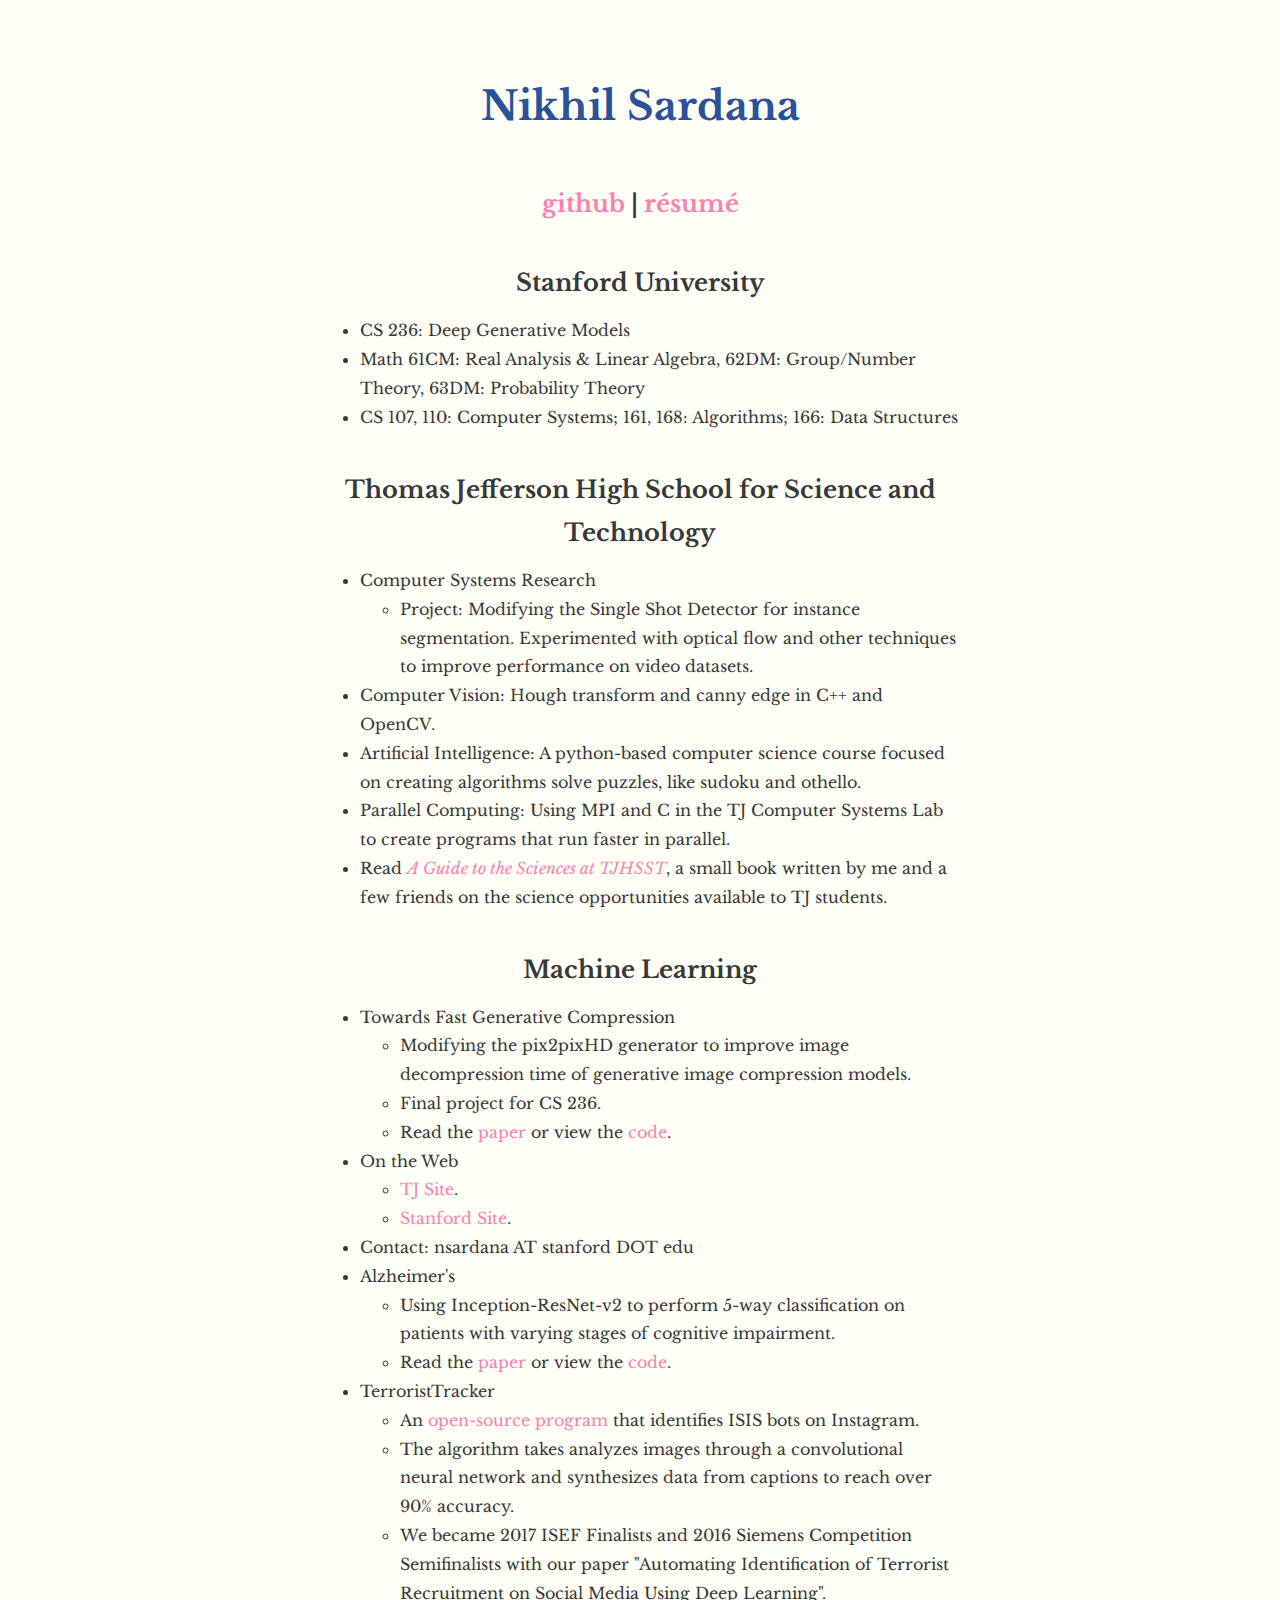
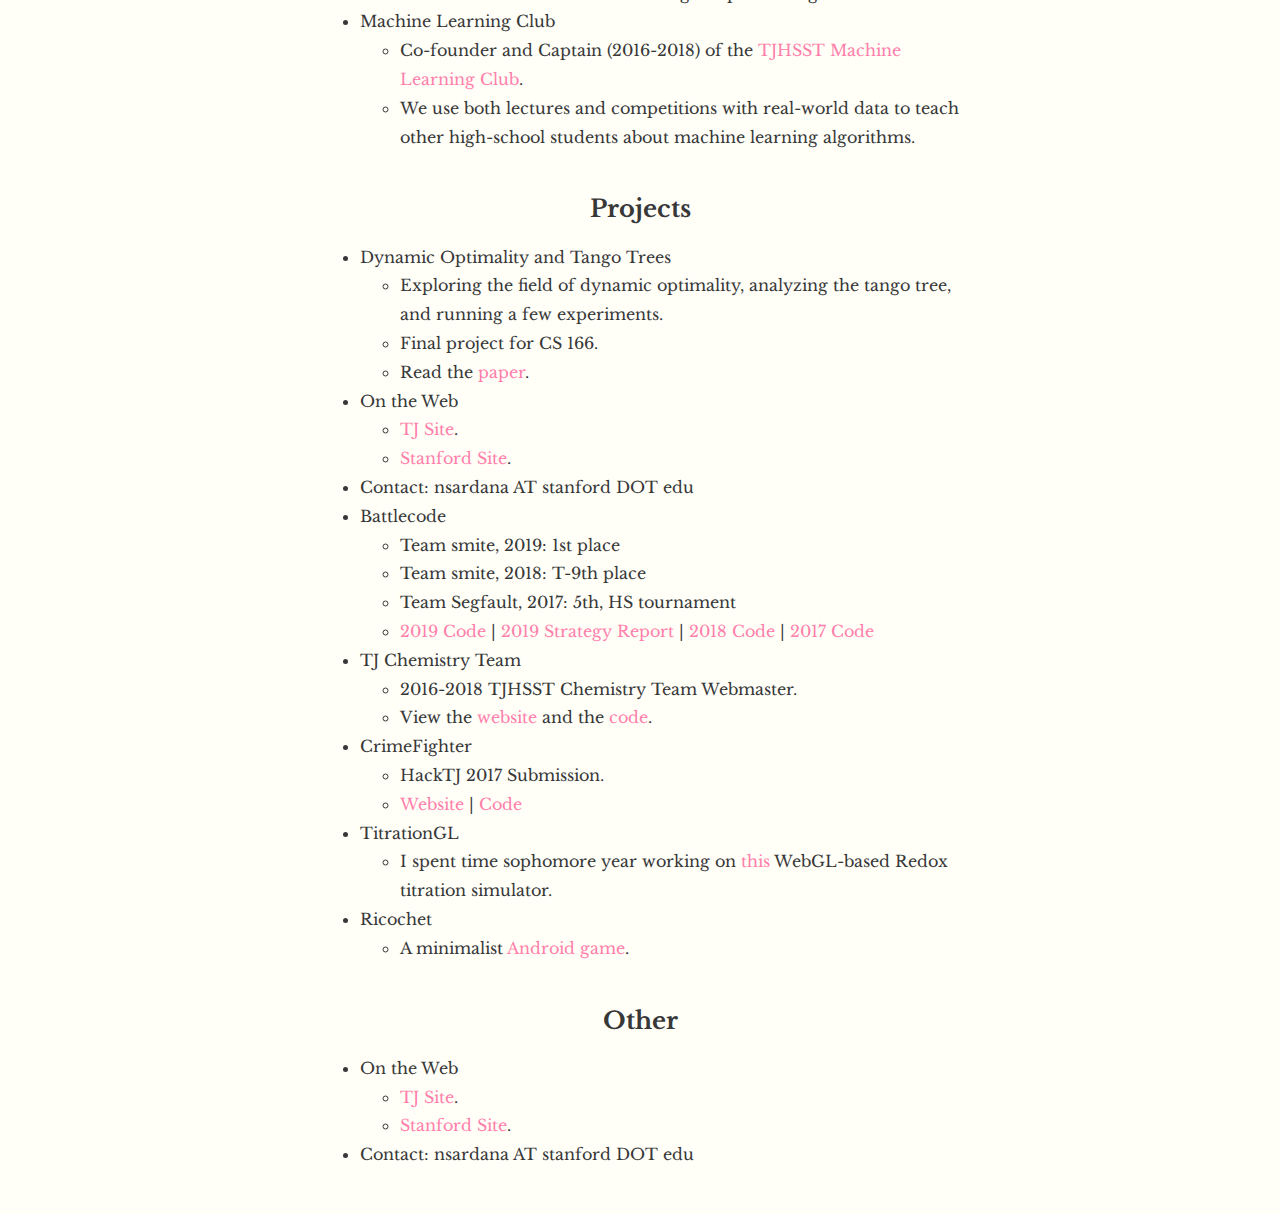
==== commit e94e6298: "Merge pull request #2 from sjames3003/sjames3003-patch-2" ====
--- a/index.html
+++ b/index.html
@@ -71,6 +71,12 @@
                 <li>Final project for CS 166.</li>
                 <li>Read the <a href="tango.pdf">paper</a>.
             </ul>
+            <li>On the Web</li>
+                <ul>
+                    <li><a href="https://tjhsst.edu/~2018nsardana">TJ Site</a>.</li>
+                    <li><a href="https://web.stanford.edu/~nsardana">Stanford Site</a>.</li>
+                </ul>
+                <li>Contact: nsardana AT stanford DOT edu</li>
             <li>Battlecode</li>
             <ul>
                 <li>Team smite, 2019: 1st place</li>
